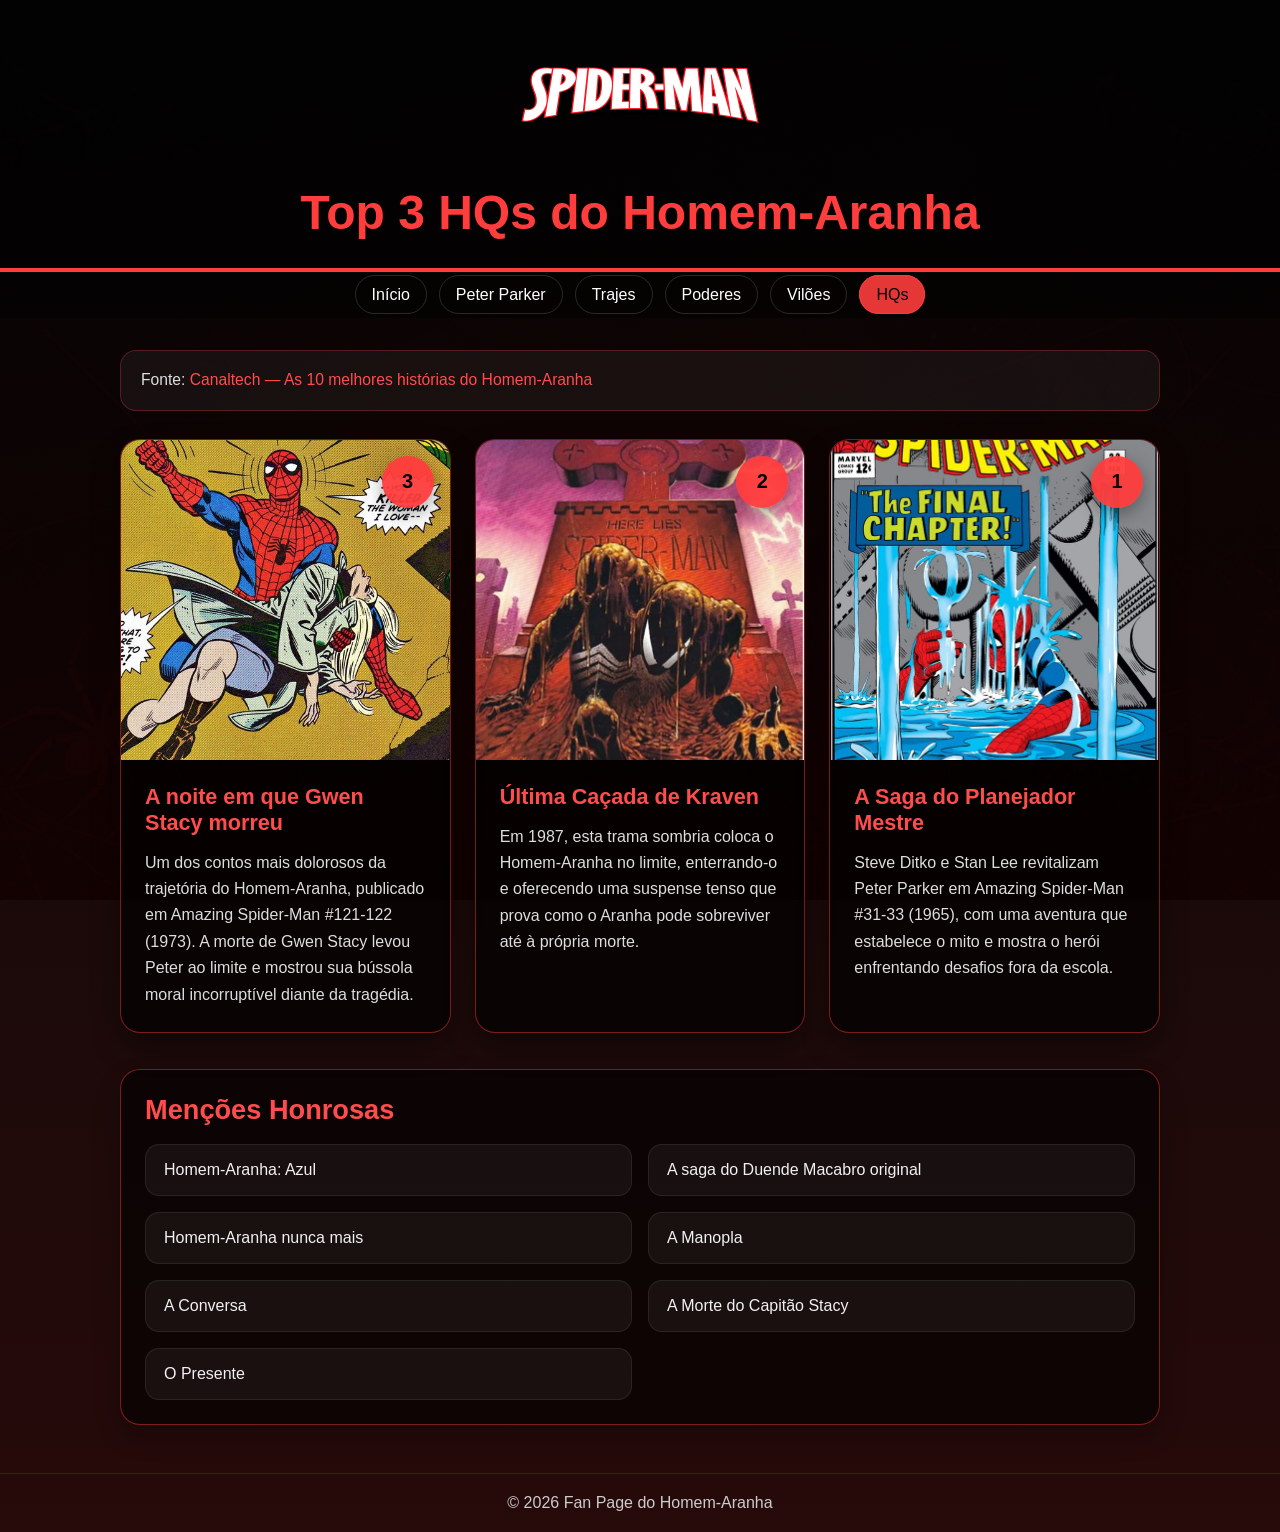
==== homiranha-main/homiranha-main/site atividade/html e css/hqs.html @ a13578f1 "2 Co-authored-by: Copilot <copilot@github.com>" ====
<!DOCTYPE html>
<html lang="pt-br">
<head>
    <meta charset="UTF-8">
    <meta name="viewport" content="width=device-width, initial-scale=1.0">
    <title>Top 3 HQs do Homem-Aranha</title>
    <link rel="stylesheet" href="hqs.css">
</head>
<body>
    <header>
        <div class="logo">
            <img src="../fotos/Spider-Man-Logo.png" alt="Logo Homem-Aranha">
        </div>
        <h1>Top 3 HQs do Homem-Aranha</h1>
    </header>

    <nav>
        <ul>
            <li><a href="index.html">Início</a></li>
            <li><a href="peter.html">Peter Parker</a></li>
            <li><a href="trajes.html">Trajes</a></li>
            <li><a href="poderes.html">Poderes</a></li>
            <li><a href="vilões.html">Vilões</a></li>
            <li><a href="hqs.html" class="active">HQs</a></li>
        </ul>
    </nav>

    <main>
        <section class="referencia">
            <p>Fonte: <a href="https://canaltech.com.br/quadrinhos/as-melhores-historias-do-homem-aranha-176646/" target="_blank">Canaltech — As 10 melhores histórias do Homem-Aranha</a></p>
        </section>

        <section class="top3">
            <article class="cartao-top3">
                <div class="cartao-imagem">
                    <img src="../fotos/a1.jpeg" alt="A noite em que Gwen Stacy morreu">
                    <div class="numero">3</div>
                </div>
                <div class="texto">
                    <h2>A noite em que Gwen Stacy morreu</h2>
                    <p>Um dos contos mais dolorosos da trajetória do Homem-Aranha, publicado em Amazing Spider-Man #121-122 (1973). A morte de Gwen Stacy levou Peter ao limite e mostrou sua bússola moral incorruptível diante da tragédia.</p>
                </div>
            </article>

            <article class="cartao-top3">
                <div class="cartao-imagem">
                    <img src="../fotos/a2.jpeg" alt="Última Caçada de Kraven">
                    <div class="numero">2</div>
                </div>
                <div class="texto">
                    <h2>Última Caçada de Kraven</h2>
                    <p>Em 1987, esta trama sombria coloca o Homem-Aranha no limite, enterrando-o e oferecendo uma suspense tenso que prova como o Aranha pode sobreviver até à própria morte.</p>
                </div>
            </article>

            <article class="cartao-top3">
                <div class="cartao-imagem">
                    <img src="../fotos/a3.jpeg" alt="A Saga do Planejador Mestre">
                    <div class="numero">1</div>
                </div>
                <div class="texto">
                    <h2>A Saga do Planejador Mestre</h2>
                    <p>Steve Ditko e Stan Lee revitalizam Peter Parker em Amazing Spider-Man #31-33 (1965), com uma aventura que estabelece o mito e mostra o herói enfrentando desafios fora da escola.</p>
                </div>
            </article>
        </section>

        <section class="mencoes">
            <h2>Menções Honrosas</h2>
            <div class="grid-mencoes">
                <div class="mencao">Homem-Aranha: Azul</div>
                <div class="mencao">A saga do Duende Macabro original</div>
                <div class="mencao">Homem-Aranha nunca mais</div>
                <div class="mencao">A Manopla</div>
                <div class="mencao">A Conversa</div>
                <div class="mencao">A Morte do Capitão Stacy</div>
                <div class="mencao">O Presente</div>
            </div>
        </section>
    </main>

    <footer>
        <p>© 2026 Fan Page do Homem-Aranha</p>
    </footer>
</body>
</html>
---- homiranha-main/homiranha-main/site atividade/html e css/hqs.css ----
/* estilo simples para hqs.html */
* {
    margin: 0;
    padding: 0;
    box-sizing: border-box;
}

html,
body {
    min-height: 100%;
}

body {
    font-family: Arial, sans-serif;
    color: #fff;
    background: linear-gradient(180deg, rgba(5,5,5,0.98), rgba(30,0,0,0.96)), url("../fotos/thumb.png") center/cover fixed no-repeat;
    overflow-x: hidden;
}

body::before {
    content: "";
    position: fixed;
    inset: 0;
    background: url("../fotos/Fundo-quadrinhos.png") center/center no-repeat;
    background-size: cover;
    opacity: 0.08;
    pointer-events: none;
}

header {
    text-align: center;
    padding: 30px 20px 18px;
    background: rgba(0, 0, 0, 0.65);
    border-bottom: 4px solid #ff3d3d;
}

header .logo img {
    width: min(240px, 90vw);
    height: auto;
}

header h1 {
    margin: 16px 0 10px;
    font-size: clamp(2rem, 4vw, 3rem);
    color: #ff3d3d;
}

header .subtitulo {
    color: #eee;
    font-size: 1rem;
}

nav {
    background: rgba(0, 0, 0, 0.55);
}

nav ul {
    list-style: none;
    display: flex;
    flex-wrap: wrap;
    justify-content: center;
    gap: 12px;
    padding: 14px 20px;
}

nav a {
    color: #fff;
    text-decoration: none;
    padding: 10px 16px;
    border-radius: 999px;
    border: 1px solid rgba(255, 255, 255, 0.15);
    transition: all 0.25s ease;
}

nav a:hover,
nav a.active {
    background: rgba(255, 61, 61, 0.9);
    color: #050505;
    border-color: rgba(255, 61, 61, 0.9);
}

main {
    max-width: 1080px;
    margin: 0 auto;
    padding: 32px 20px 48px;
}

.referencia {
    margin-bottom: 28px;
    background: rgba(255, 255, 255, 0.05);
    border: 1px solid rgba(255, 61, 61, 0.28);
    border-radius: 16px;
    padding: 16px 20px;
}

.referencia p {
    color: #ddd;
    line-height: 1.7;
    font-size: 0.98rem;
}

.referencia a {
    color: #ff4d4d;
    text-decoration: none;
}

.referencia a:hover {
    text-decoration: underline;
}

.introducao {
    background: rgba(0, 0, 0, 0.55);
    border: 1px solid rgba(255, 61, 61, 0.45);
    border-radius: 18px;
    padding: 24px;
    margin-bottom: 30px;
    box-shadow: 0 10px 30px rgba(0, 0, 0, 0.35);
}

.introducao p {
    color: #eee;
    line-height: 1.7;
    text-align: center;
    font-size: 1.05rem;
}

.top3 {
    display: grid;
    grid-template-columns: repeat(3, minmax(260px, 1fr));
    gap: 24px;
    margin-bottom: 36px;
}

.cartao-top3 {
    background: rgba(0, 0, 0, 0.66);
    border: 1px solid rgba(255, 61, 61, 0.45);
    border-radius: 20px;
    overflow: hidden;
    box-shadow: 0 14px 28px rgba(0, 0, 0, 0.35);
    display: flex;
    flex-direction: column;
}

.cartao-top3 img {
    width: 100%;
    height: 320px;
    object-fit: cover;
    display: block;
}

.cartao-top3 .texto {
    padding: 24px;
}

.cartao-top3 h2 {
    margin-bottom: 14px;
    font-size: 1.35rem;
    color: #ff4d4d;
}

.cartao-top3 p {
    color: #ddd;
    line-height: 1.65;
}

.numero {
    position: absolute;
    top: 16px;
    right: 16px;
    background: rgba(255, 61, 61, 0.95);
    width: 52px;
    height: 52px;
    border-radius: 50%;
    display: grid;
    place-items: center;
    font-size: 1.25rem;
    font-weight: 700;
    color: #050505;
    box-shadow: 0 6px 18px rgba(0, 0, 0, 0.35);
}

.cartao-top3 .cartao-imagem {
    position: relative;
}

.mencoes {
    background: rgba(0, 0, 0, 0.6);
    border: 1px solid rgba(255, 61, 61, 0.45);
    border-radius: 20px;
    padding: 24px;
    box-shadow: 0 12px 24px rgba(0, 0, 0, 0.25);
}

.mencoes h2 {
    margin-bottom: 18px;
    color: #ff4d4d;
    font-size: 1.7rem;
}

.grid-mencoes {
    display: grid;
    grid-template-columns: repeat(2, minmax(180px, 1fr));
    gap: 16px;
}

.mencao {
    background: rgba(255, 255, 255, 0.05);
    border-radius: 14px;
    padding: 16px 18px;
    color: #f1f1f1;
    border: 1px solid rgba(255, 255, 255, 0.08);
}

footer {
    text-align: center;
    padding: 20px 10px;
    color: #ccc;
    border-top: 1px solid rgba(255, 61, 61, 0.22);
}

@media (max-width: 980px) {
    .top3 {
        grid-template-columns: 1fr;
    }

    .grid-mencoes {
        grid-template-columns: 1fr;
    }
}

@media (max-width: 620px) {
    nav ul {
        gap: 8px;
    }

    nav a {
        padding: 8px 12px;
        font-size: 0.95rem;
    }

    .cartao-top3 img {
        height: 260px;
    }
}
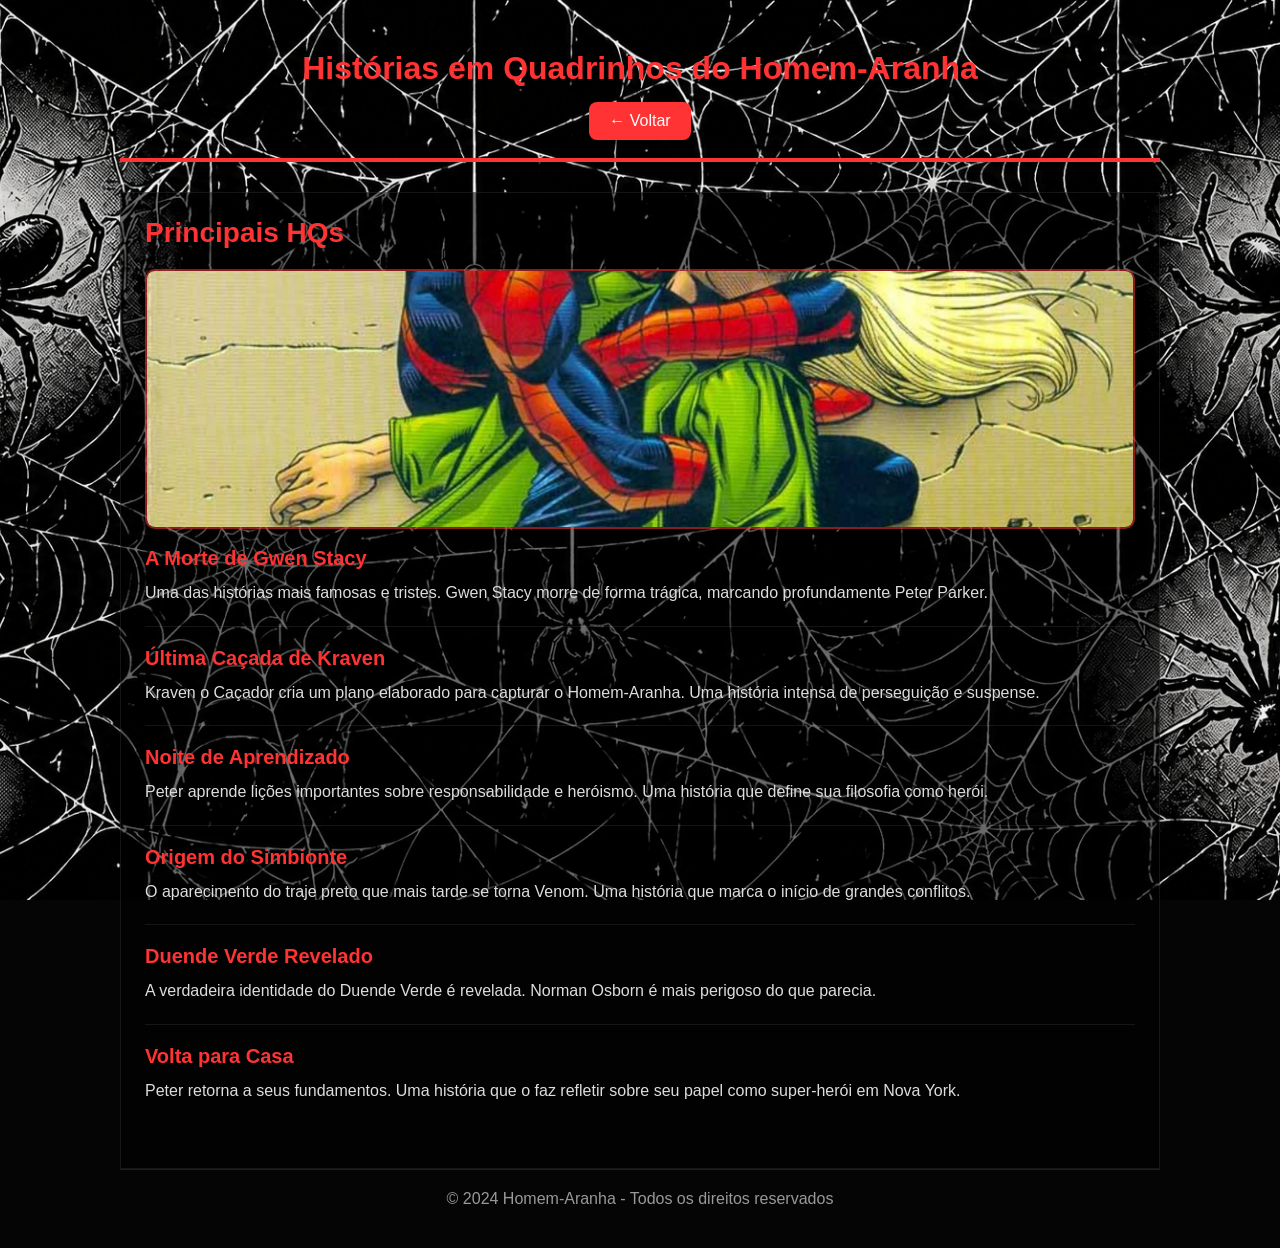
==== commit 0aae13b9: "a2" ====
--- a/homiranha-main/homiranha-main/site atividade/html e css/hqs.html
+++ b/homiranha-main/homiranha-main/site atividade/html e css/hqs.html
@@ -3,84 +3,71 @@
 <head>
     <meta charset="UTF-8">
     <meta name="viewport" content="width=device-width, initial-scale=1.0">
-    <title>Top 3 HQs do Homem-Aranha</title>
-    <link rel="stylesheet" href="hqs.css">
+    <title>HQs</title>
+    <style>
+        *{margin:0;padding:0;box-sizing:border-box;}
+        body{font-family:Arial,sans-serif;color:#fff;min-height:100vh;background:#050505 url("../fotos/Fundo-quadrinhos.png") center/cover fixed no-repeat;overflow-x:hidden;}
+        .container{max-width:1080px;margin:0 auto;padding:20px;}
+        header{padding:30px 0 18px;border-bottom:4px solid #ff3333;margin-bottom:30px;text-align:center;}
+        header h1{font-size:32px;color:#ff3333;margin:0 0 15px;}
+        .voltar{display:inline-block;padding:10px 20px;background:#ff3333;color:#fff;text-decoration:none;border-radius:8px;}
+        .voltar:hover{background:#cc0000;}
+        .conteudo{background-color:rgba(0,0,0,.55);padding:24px;border:1px solid rgba(255,255,255,.08);}
+        .conteudo h2{color:#ff3333;font-size:28px;margin-bottom:20px;}
+        .item{margin-bottom:20px;padding-bottom:20px;border-bottom:1px solid rgba(255,255,255,.08);}
+        .item:last-child{border-bottom:none;}
+        .item h3{color:#ff3333;font-size:20px;margin-bottom:10px;}
+        .item p{color:#ddd;line-height:1.6;}
+        footer{text-align:center;padding:20px;color:#999;border-top:1px solid rgba(255,255,255,.1);}
+    </style>
 </head>
 <body>
-    <header>
-        <div class="logo">
-            <img src="../fotos/Spider-Man-Logo.png" alt="Logo Homem-Aranha">
-        </div>
-        <h1>Top 3 HQs do Homem-Aranha</h1>
-    </header>
+    <div class="container">
+        <header>
+            <h1>Histórias em Quadrinhos do Homem-Aranha</h1>
+            <a href="index.html" class="voltar">← Voltar</a>
+        </header>
 
-    <nav>
-        <ul>
-            <li><a href="index.html">Início</a></li>
-            <li><a href="peter.html">Peter Parker</a></li>
-            <li><a href="trajes.html">Trajes</a></li>
-            <li><a href="poderes.html">Poderes</a></li>
-            <li><a href="vilões.html">Vilões</a></li>
-            <li><a href="hqs.html" class="active">HQs</a></li>
-        </ul>
-    </nav>
+        <main>
+            <div class="conteudo">
+                <h2>Principais HQs</h2>
+                <img src="../fotos/a morte de gwen stacy.webp" alt="HQs" style="width:100%;max-height:260px;object-fit:cover;border-radius:10px;border:2px solid rgba(255,51,51,.55);margin-bottom:18px;display:block;">
+                
+                <div class="item">
+                    <h3>A Morte de Gwen Stacy</h3>
+                    <p>Uma das histórias mais famosas e tristes. Gwen Stacy morre de forma trágica, marcando profundamente Peter Parker.</p>
+                </div>
 
-    <main>
-        <section class="referencia">
-            <p>Fonte: <a href="https://canaltech.com.br/quadrinhos/as-melhores-historias-do-homem-aranha-176646/" target="_blank">Canaltech — As 10 melhores histórias do Homem-Aranha</a></p>
-        </section>
+                <div class="item">
+                    <h3>Última Caçada de Kraven</h3>
+                    <p>Kraven o Caçador cria um plano elaborado para capturar o Homem-Aranha. Uma história intensa de perseguição e suspense.</p>
+                </div>
 
-        <section class="top3">
-            <article class="cartao-top3">
-                <div class="cartao-imagem">
-                    <img src="../fotos/a1.jpeg" alt="A noite em que Gwen Stacy morreu">
-                    <div class="numero">3</div>
+                <div class="item">
+                    <h3>Noite de Aprendizado</h3>
+                    <p>Peter aprende lições importantes sobre responsabilidade e heróismo. Uma história que define sua filosofia como herói.</p>
                 </div>
-                <div class="texto">
-                    <h2>A noite em que Gwen Stacy morreu</h2>
-                    <p>Um dos contos mais dolorosos da trajetória do Homem-Aranha, publicado em Amazing Spider-Man #121-122 (1973). A morte de Gwen Stacy levou Peter ao limite e mostrou sua bússola moral incorruptível diante da tragédia.</p>
+
+                <div class="item">
+                    <h3>Origem do Simbionte</h3>
+                    <p>O aparecimento do traje preto que mais tarde se torna Venom. Uma história que marca o início de grandes conflitos.</p>
                 </div>
-            </article>
 
-            <article class="cartao-top3">
-                <div class="cartao-imagem">
-                    <img src="../fotos/a2.jpeg" alt="Última Caçada de Kraven">
-                    <div class="numero">2</div>
+                <div class="item">
+                    <h3>Duende Verde Revelado</h3>
+                    <p>A verdadeira identidade do Duende Verde é revelada. Norman Osborn é mais perigoso do que parecia.</p>
                 </div>
-                <div class="texto">
-                    <h2>Última Caçada de Kraven</h2>
-                    <p>Em 1987, esta trama sombria coloca o Homem-Aranha no limite, enterrando-o e oferecendo uma suspense tenso que prova como o Aranha pode sobreviver até à própria morte.</p>
+
+                <div class="item">
+                    <h3>Volta para Casa</h3>
+                    <p>Peter retorna a seus fundamentos. Uma história que o faz refletir sobre seu papel como super-herói em Nova York.</p>
                 </div>
-            </article>
+            </div>
+        </main>
 
-            <article class="cartao-top3">
-                <div class="cartao-imagem">
-                    <img src="../fotos/a3.jpeg" alt="A Saga do Planejador Mestre">
-                    <div class="numero">1</div>
-                </div>
-                <div class="texto">
-                    <h2>A Saga do Planejador Mestre</h2>
-                    <p>Steve Ditko e Stan Lee revitalizam Peter Parker em Amazing Spider-Man #31-33 (1965), com uma aventura que estabelece o mito e mostra o herói enfrentando desafios fora da escola.</p>
-                </div>
-            </article>
-        </section>
-
-        <section class="mencoes">
-            <h2>Menções Honrosas</h2>
-            <div class="grid-mencoes">
-                <div class="mencao">Homem-Aranha: Azul</div>
-                <div class="mencao">A saga do Duende Macabro original</div>
-                <div class="mencao">Homem-Aranha nunca mais</div>
-                <div class="mencao">A Manopla</div>
-                <div class="mencao">A Conversa</div>
-                <div class="mencao">A Morte do Capitão Stacy</div>
-                <div class="mencao">O Presente</div>
-            </div>
-        </section>
-    </main>
-
-    <footer>
-        <p>© 2026 Fan Page do Homem-Aranha</p>
-    </footer>
+        <footer>
+            <p>&copy; 2024 Homem-Aranha - Todos os direitos reservados</p>
+        </footer>
+    </div>
 </body>
 </html>
